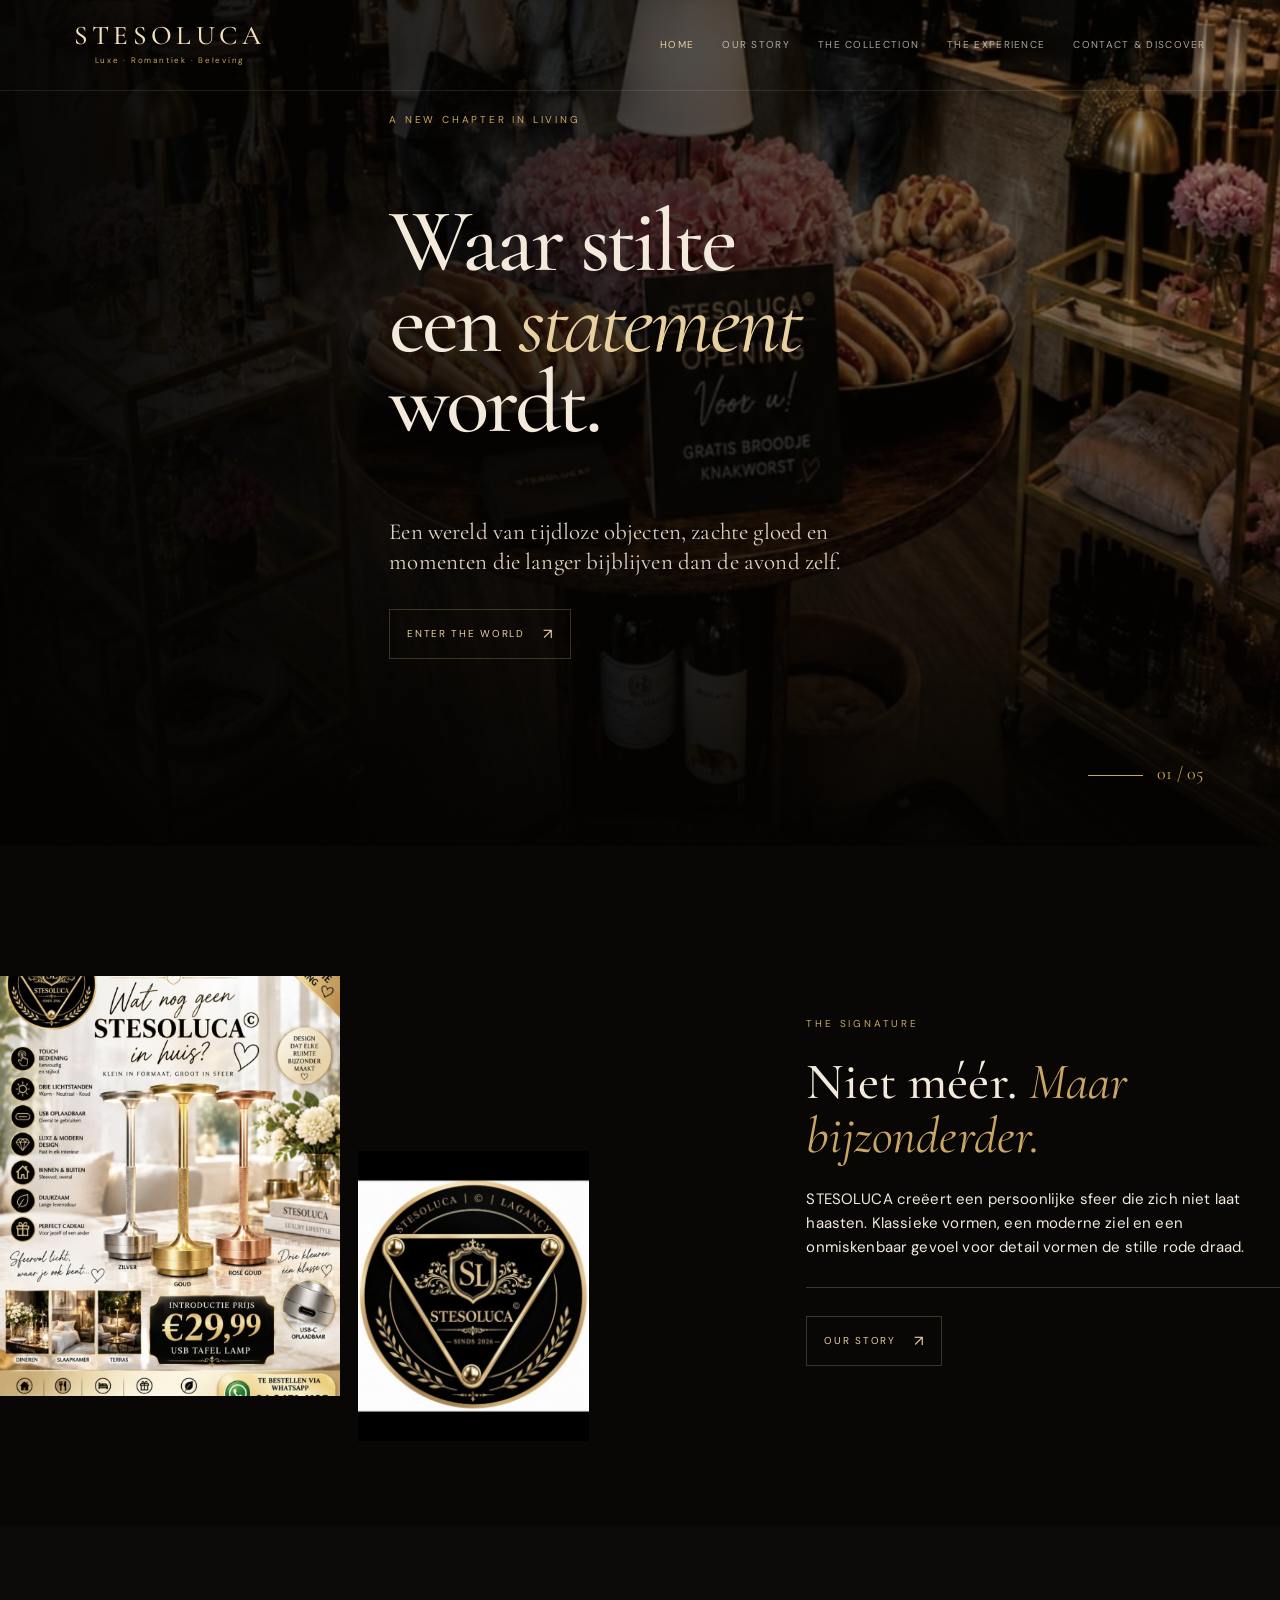
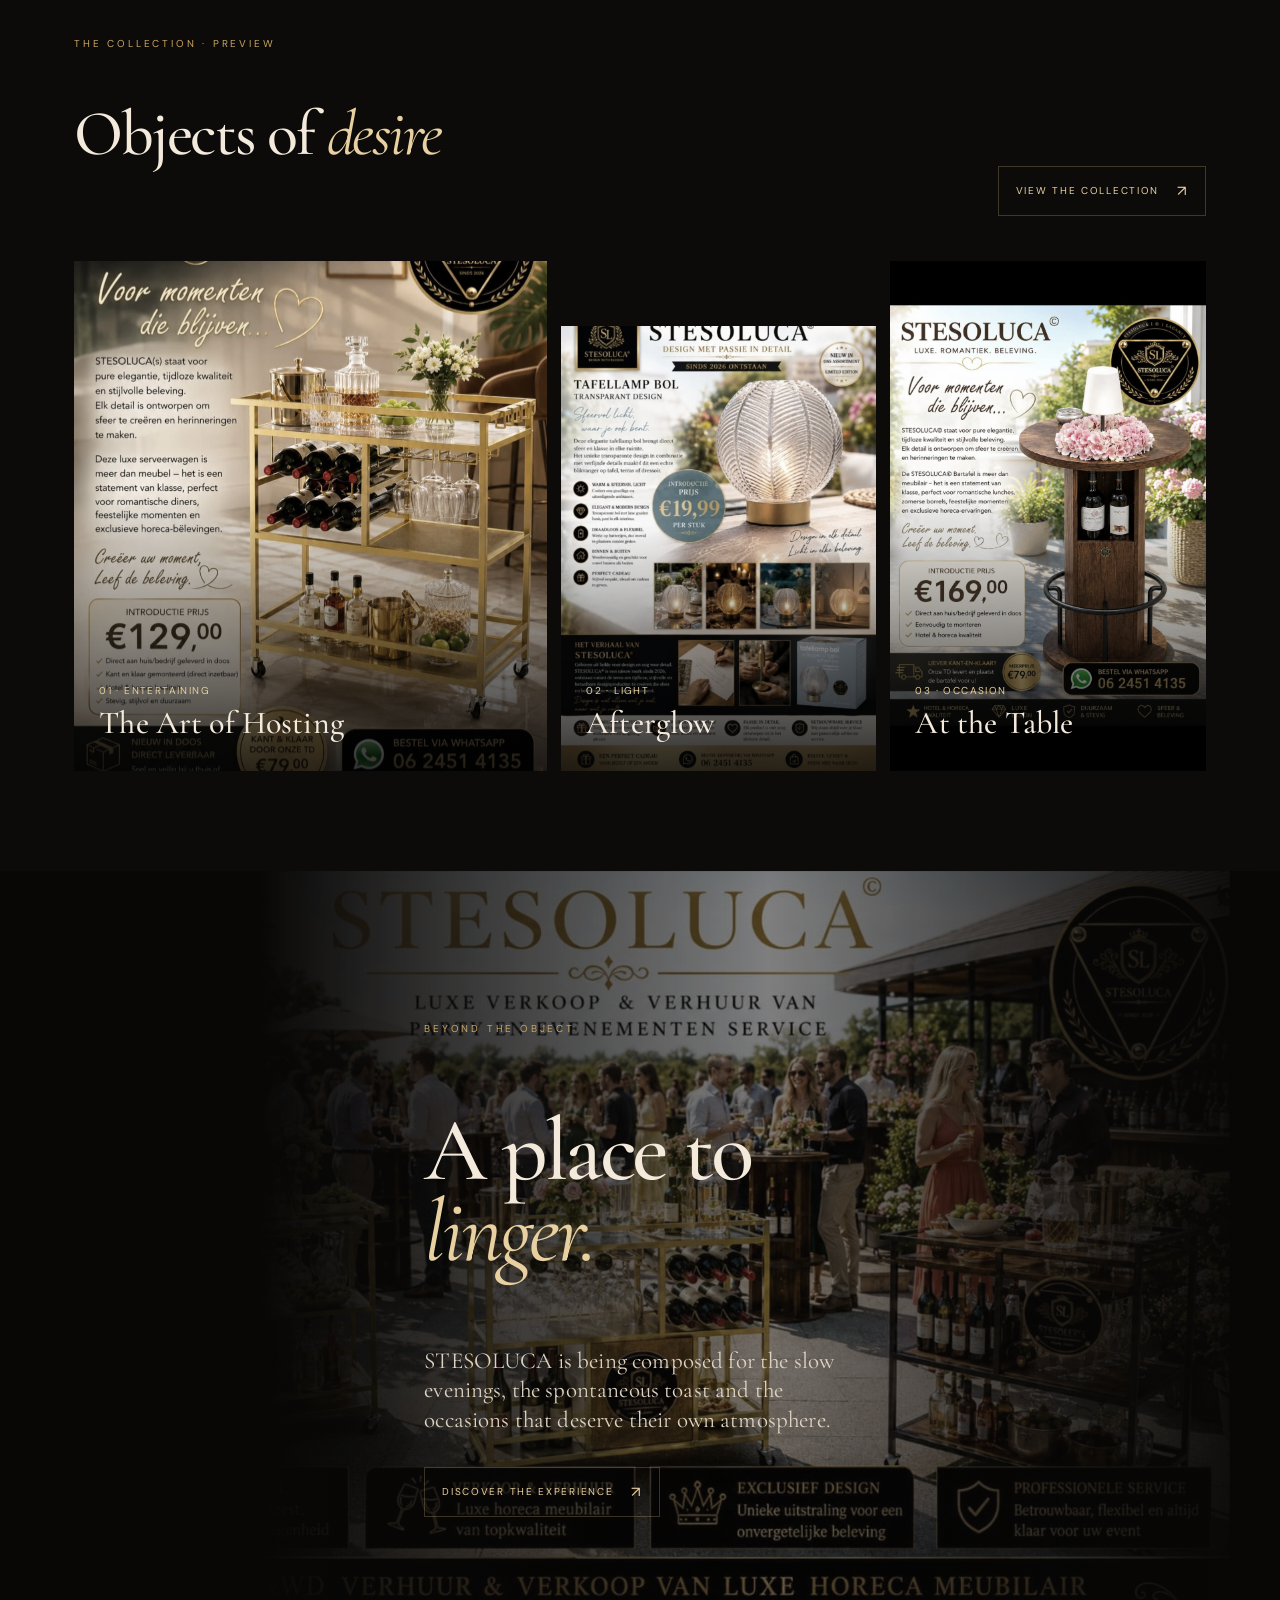
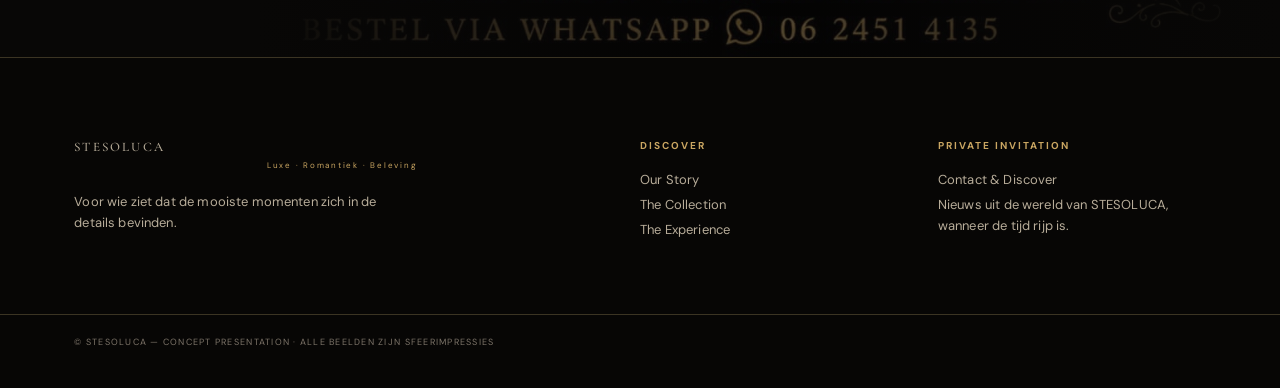
==== index.html @ f75dd3bd "Publish STESOLUCA concept website" ====
<!doctype html><html lang="nl"><head><meta charset="utf-8"><meta name="viewport" content="width=device-width,initial-scale=1"><title>STESOLUCA — Concept</title><link rel="stylesheet" href="styles.css"></head><body><header><div class="shell nav"><a class="wordmark" href="index.html">STESOLUCA<small>Luxe · Romantiek · Beleving</small></a><nav><a class="active" href="index.html">Home</a><a href="our-story.html">Our Story</a><a href="collection.html">The Collection</a><a href="experience.html">The Experience</a><a href="contact.html">Contact & Discover</a></nav><span class="menu">Menu · 01</span></div></header><main><section class="home-hero"><div class="hero-image"></div><div class="shell content"><p class="eyebrow">A new chapter in living</p><h1 class="display">Waar stilte<br>een <em>statement</em> wordt.</h1><p class="lead">Een wereld van tijdloze objecten, zachte gloed en momenten die langer bijblijven dan de avond zelf.</p><a class="button" href="our-story.html">Enter the world</a></div><span class="hero-number">01 / 05</span></section><section class="shell intro"><div class="intro-images"><img src="assets/1000073089.jpg" alt="Gouden lichtobject als sfeerimpressie"><img src="assets/1000073079.jpg" alt="STESOLUCA embleem"></div><div class="intro-copy"><p class="eyebrow">The signature</p><p class="quote">Niet méér. <em>Maar bijzonderder.</em></p><p>STESOLUCA creëert een persoonlijke sfeer die zich niet laat haasten. Klassieke vormen, een moderne ziel en een onmiskenbaar gevoel voor detail vormen de stille rode draad.</p><div class="rule"></div><a class="button" href="our-story.html">Our story</a></div></section><section class="collections"><div class="shell"><div class="section-head"><div><p class="eyebrow">The collection · preview</p><h2 class="display">Objects of <em>desire</em></h2></div><a class="button" href="collection.html">View the collection</a></div><div class="gallery"><article><img src="assets/1000073114.jpg" alt="Barwagen als sfeerimpressie"><div class="card-info"><p>01 · Entertaining</p><h3>The Art of Hosting</h3></div></article><article><img src="assets/1000073100.jpg" alt="Lichtobject als sfeerimpressie"><div class="card-info"><p>02 · Light</p><h3>Afterglow</h3></div></article><article><img src="assets/1000073120.jpg" alt="Bartafel als sfeerimpressie"><div class="card-info"><p>03 · Occasion</p><h3>At the Table</h3></div></article></div></div></section><section class="experience"><div class="shell content"><p class="eyebrow">Beyond the object</p><h2 class="display">A place to<br><em>linger.</em></h2><p class="lead">STESOLUCA is being composed for the slow evenings, the spontaneous toast and the occasions that deserve their own atmosphere.</p><a class="button" href="experience.html">Discover the experience</a></div></section></main><footer class="footer"><div class="shell footer-grid"><div><a class="wordmark" href="index.html">STESOLUCA<small>Luxe · Romantiek · Beleving</small></a><p style="margin-top:22px;max-width:310px">Voor wie ziet dat de mooiste momenten zich in de details bevinden.</p></div><div><h4>Discover</h4><a href="our-story.html">Our Story</a><a href="collection.html">The Collection</a><a href="experience.html">The Experience</a></div><div><h4>Private invitation</h4><a href="contact.html">Contact & Discover</a><p>Nieuws uit de wereld van STESOLUCA, wanneer de tijd rijp is.</p></div></div><div class="shell copyright">© STESOLUCA — Concept presentation · Alle beelden zijn sfeerimpressies</div></footer></body></html>
---- styles.css ----
@import url('https://fonts.googleapis.com/css2?family=Cormorant+Garamond:ital,wght@0,400;0,500;0,600;1,500&family=DM+Sans:wght@400;500&display=swap');

:root{--ink:#080706;--ink-2:#11100e;--gold:#caa662;--gold-pale:#e8d0a0;--line:rgba(227,195,132,.24);--cream:#f3eadc;--muted:#b4aa9a}*{box-sizing:border-box}html{scroll-behavior:smooth}body{margin:0;background:var(--ink);color:var(--cream);font:15px/1.6 'DM Sans',sans-serif;letter-spacing:.01em}a{color:inherit;text-decoration:none}.shell{max-width:1440px;margin:auto;padding:0 5.8vw}.eyebrow{color:var(--gold);font-size:10px;letter-spacing:.28em;text-transform:uppercase}.display{font:500 clamp(46px,7vw,106px)/.9 'Cormorant Garamond',serif;letter-spacing:-.035em}.display em{color:var(--gold-pale);font-weight:400}.lead{font:400 23px/1.28 'Cormorant Garamond',serif;color:#ded3c2;max-width:490px}.rule{height:1px;background:var(--line);margin:28px 0}.button{display:inline-flex;align-items:center;gap:18px;color:var(--gold-pale);border:1px solid var(--line);padding:12px 17px;font-size:10px;text-transform:uppercase;letter-spacing:.17em;transition:.25s}.button:hover{background:var(--gold);color:#100d08}.button:after{content:'↗';font-size:15px}.notice{position:relative;z-index:3;padding:9px 0;text-align:center;background:#17130d;color:#e4cc98;font-size:9px;letter-spacing:.14em;text-transform:uppercase}
header{position:absolute;inset:0 0 auto;z-index:8;padding:25px 0;border-bottom:1px solid rgba(255,255,255,.1)}.nav{display:flex;align-items:center;justify-content:space-between;gap:20px}.wordmark{font:500 27px/.8 'Cormorant Garamond',serif;letter-spacing:.17em;color:#f2dfbb}.wordmark small{display:block;margin-top:8px;text-align:center;font:8px 'DM Sans',sans-serif;letter-spacing:.22em;color:var(--gold)}nav{display:flex;gap:28px;font-size:10px;letter-spacing:.13em;text-transform:uppercase;color:#eee5d8}nav a{opacity:.7}nav a:hover,nav a.active{opacity:1;color:var(--gold-pale)}.menu{display:none}
.home-hero{min-height:94vh;position:relative;display:grid;align-items:end;overflow:hidden;background:#0d0b09}.home-hero:before{content:'';position:absolute;inset:0;background:linear-gradient(90deg,rgba(4,3,2,.97) 2%,rgba(4,3,2,.74) 40%,rgba(4,3,2,.2)),linear-gradient(0deg,rgba(4,3,2,.9),transparent 55%);z-index:1}.hero-image{position:absolute;inset:0;background:url('assets/1000073111.jpg') center 49%/cover;filter:saturate(.75) contrast(1.03);opacity:.8}.home-hero .content{position:relative;z-index:2;padding-bottom:85px;max-width:650px}.home-hero .lead{margin:26px 0 32px}.hero-number{position:absolute;right:6vw;bottom:62px;z-index:2;color:var(--gold);font:400 18px 'Cormorant Garamond',serif}.hero-number:before{content:'';display:inline-block;width:55px;height:1px;background:var(--gold);vertical-align:middle;margin:0 14px 0 0}
.intro{padding:130px 0;display:grid;grid-template-columns:1fr 1fr;gap:8vw;align-items:center}.intro-copy{padding-left:9vw}.intro-images{display:grid;grid-template-columns:1fr .68fr;gap:18px;align-items:end}.intro-images img{width:100%;height:420px;object-fit:cover;filter:saturate(.7)}.intro-images img+img{height:290px;margin-bottom:-45px}.quote{font:500 clamp(31px,4vw,56px)/1.05 'Cormorant Garamond',serif;margin:24px 0}.quote em{color:var(--gold);font-weight:400}.collections{padding:100px 0;background:#0c0b0a}.section-head{display:flex;justify-content:space-between;align-items:end;margin-bottom:45px}.section-head .display{font-size:clamp(42px,5vw,76px)}.gallery{display:grid;grid-template-columns:1.2fr .8fr .8fr;gap:14px}.gallery article{position:relative;min-height:510px;overflow:hidden;background:#18130d}.gallery article:nth-child(2){margin-top:65px;min-height:350px}.gallery article:nth-child(3){min-height:420px}.gallery img{width:100%;height:100%;object-fit:cover;position:absolute;inset:0;filter:saturate(.65);transition:transform .7s}.gallery article:hover img{transform:scale(1.04)}.gallery article:after{content:'';position:absolute;inset:0;background:linear-gradient(transparent 45%,rgba(0,0,0,.8))}.card-info{position:absolute;z-index:1;bottom:25px;left:25px}.card-info h3{font:500 32px 'Cormorant Garamond',serif;margin:4px 0}.card-info p{font-size:10px;letter-spacing:.14em;text-transform:uppercase;color:#e5cf9e;margin:0}.experience{padding:140px 0;position:relative;overflow:hidden;min-height:620px;display:flex;align-items:center}.experience:before{content:'';position:absolute;inset:0;background:linear-gradient(90deg,#080706 20%,rgba(8,7,6,.45),#080706),url('assets/1000073088.jpg') center/cover;filter:saturate(.68);opacity:.9}.experience .content{position:relative;max-width:580px}.experience .lead{margin:24px 0 32px}.footer{padding:80px 0 38px;border-top:1px solid var(--line);background:#070605}.footer-grid{display:grid;grid-template-columns:2fr 1fr 1fr;gap:30px}.footer h4{font-size:10px;color:var(--gold);letter-spacing:.2em;text-transform:uppercase;margin:0 0 16px}.footer p,.footer a{display:block;margin:4px 0;color:#b8ad9a;font-size:13px}.copyright{margin-top:70px;padding-top:20px;border-top:1px solid var(--line);font-size:9px;letter-spacing:.14em;text-transform:uppercase;color:#7d7469}
.page-hero{min-height:64vh;position:relative;display:flex;align-items:end;overflow:hidden}.page-hero:after{content:'';position:absolute;inset:0;background:linear-gradient(90deg,rgba(5,4,3,.94),rgba(5,4,3,.28)),linear-gradient(0deg,rgba(5,4,3,.9),transparent);z-index:1}.page-hero .image{position:absolute;inset:0;background:center/cover;filter:saturate(.65)}.page-hero .content{position:relative;z-index:2;padding:0 0 75px;max-width:720px}.page-hero .lead{margin:21px 0 0}.story-hero .image{background-image:url('assets/1000073117.jpg');background-position:center}.collection-hero .image{background-image:url('assets/1000073100.jpg');background-position:center 36%}.experience-hero .image{background-image:url('assets/1000073111.jpg');background-position:center 45%}.contact-hero .image{background-image:url('assets/1000073120.jpg');background-position:center 34%}
.split{padding:125px 0;display:grid;grid-template-columns:1fr 1fr;gap:9vw;align-items:center}.split.reverse .visual{order:2}.split .visual{height:540px;position:relative}.split .visual img{width:86%;height:100%;object-fit:cover;filter:saturate(.65)}.split .visual:after{content:'';position:absolute;right:0;bottom:-30px;width:43%;height:52%;border:1px solid var(--gold);z-index:-1}.body-title{font:500 clamp(39px,5vw,70px)/.95 'Cormorant Garamond',serif;margin:16px 0 25px}.body-title em{color:var(--gold);font-weight:400}.collection-grid{padding:0 0 120px;display:grid;grid-template-columns:repeat(3,1fr);gap:16px}.collection-grid .piece{border:1px solid var(--line);padding:15px 15px 23px}.piece img{width:100%;aspect-ratio:3/3.7;object-fit:cover;filter:saturate(.65)}.piece h3{font:500 28px 'Cormorant Garamond',serif;margin:16px 0 2px}.piece span{font-size:9px;letter-spacing:.15em;color:var(--gold);text-transform:uppercase}.manifesto{margin:0 auto 130px;padding:85px 9vw;background:linear-gradient(112deg,#17120d,#0b0907);text-align:center;max-width:1120px}.manifesto .lead{margin:23px auto 0}.timeline{padding:115px 0;display:grid;grid-template-columns:repeat(3,1fr);gap:2vw}.timeline div{padding-top:25px;border-top:1px solid var(--line)}.timeline strong{color:var(--gold);font:500 43px 'Cormorant Garamond',serif}.timeline h3{font:500 28px 'Cormorant Garamond',serif;margin:10px 0}.contact-area{padding:120px 0;display:grid;grid-template-columns:1fr .75fr;gap:8vw}.form{padding:35px;background:#15120f;border:1px solid var(--line)}label{display:block;font-size:9px;color:var(--gold);letter-spacing:.16em;text-transform:uppercase;margin:0 0 8px}.field{width:100%;border:0;border-bottom:1px solid var(--line);background:transparent;color:var(--cream);padding:11px 0 14px;margin-bottom:26px;font:14px 'DM Sans',sans-serif}.form textarea{height:90px;resize:vertical}.form button{cursor:pointer;background:transparent}.contact-note{border-left:1px solid var(--line);padding-left:32px}.contact-note h3{font:500 35px/1 'Cormorant Garamond',serif;margin:14px 0}.contact-note p{color:#bbb0a0}.detail{padding:40px 0 0;color:var(--gold-pale);font:500 21px 'Cormorant Garamond',serif}
@media(max-width:760px){.shell{padding:0 24px}header{padding:19px 0}.wordmark{font-size:21px}nav{display:none}.menu{display:block;color:var(--gold);font-size:10px;letter-spacing:.15em;text-transform:uppercase}.home-hero{min-height:820px}.home-hero .content{padding-bottom:65px}.display{font-size:58px}.lead{font-size:21px}.hero-number{display:none}.intro,.split,.contact-area{grid-template-columns:1fr;gap:45px;padding:80px 0}.intro-copy{padding-left:0}.intro-images{padding-right:20px}.intro-images img{height:330px}.gallery,.collection-grid{grid-template-columns:1fr;gap:16px}.gallery article,.gallery article:nth-child(2),.gallery article:nth-child(3){min-height:390px;margin-top:0}.section-head{display:block}.section-head .button{margin-top:20px}.experience{min-height:560px;padding:75px 0}.footer{padding-top:60px}.footer-grid{grid-template-columns:1fr 1fr}.footer-grid>:first-child{grid-column:span 2}.page-hero{min-height:590px}.page-hero .content{padding-bottom:55px}.split.reverse .visual{order:0}.split .visual{height:400px}.collection-grid{padding-bottom:70px}.timeline{grid-template-columns:1fr;padding:70px 0;gap:28px}.manifesto{margin-bottom:70px;padding:65px 28px}.contact-note{border:0;padding:0}.notice{font-size:8px;padding:8px 12px}}
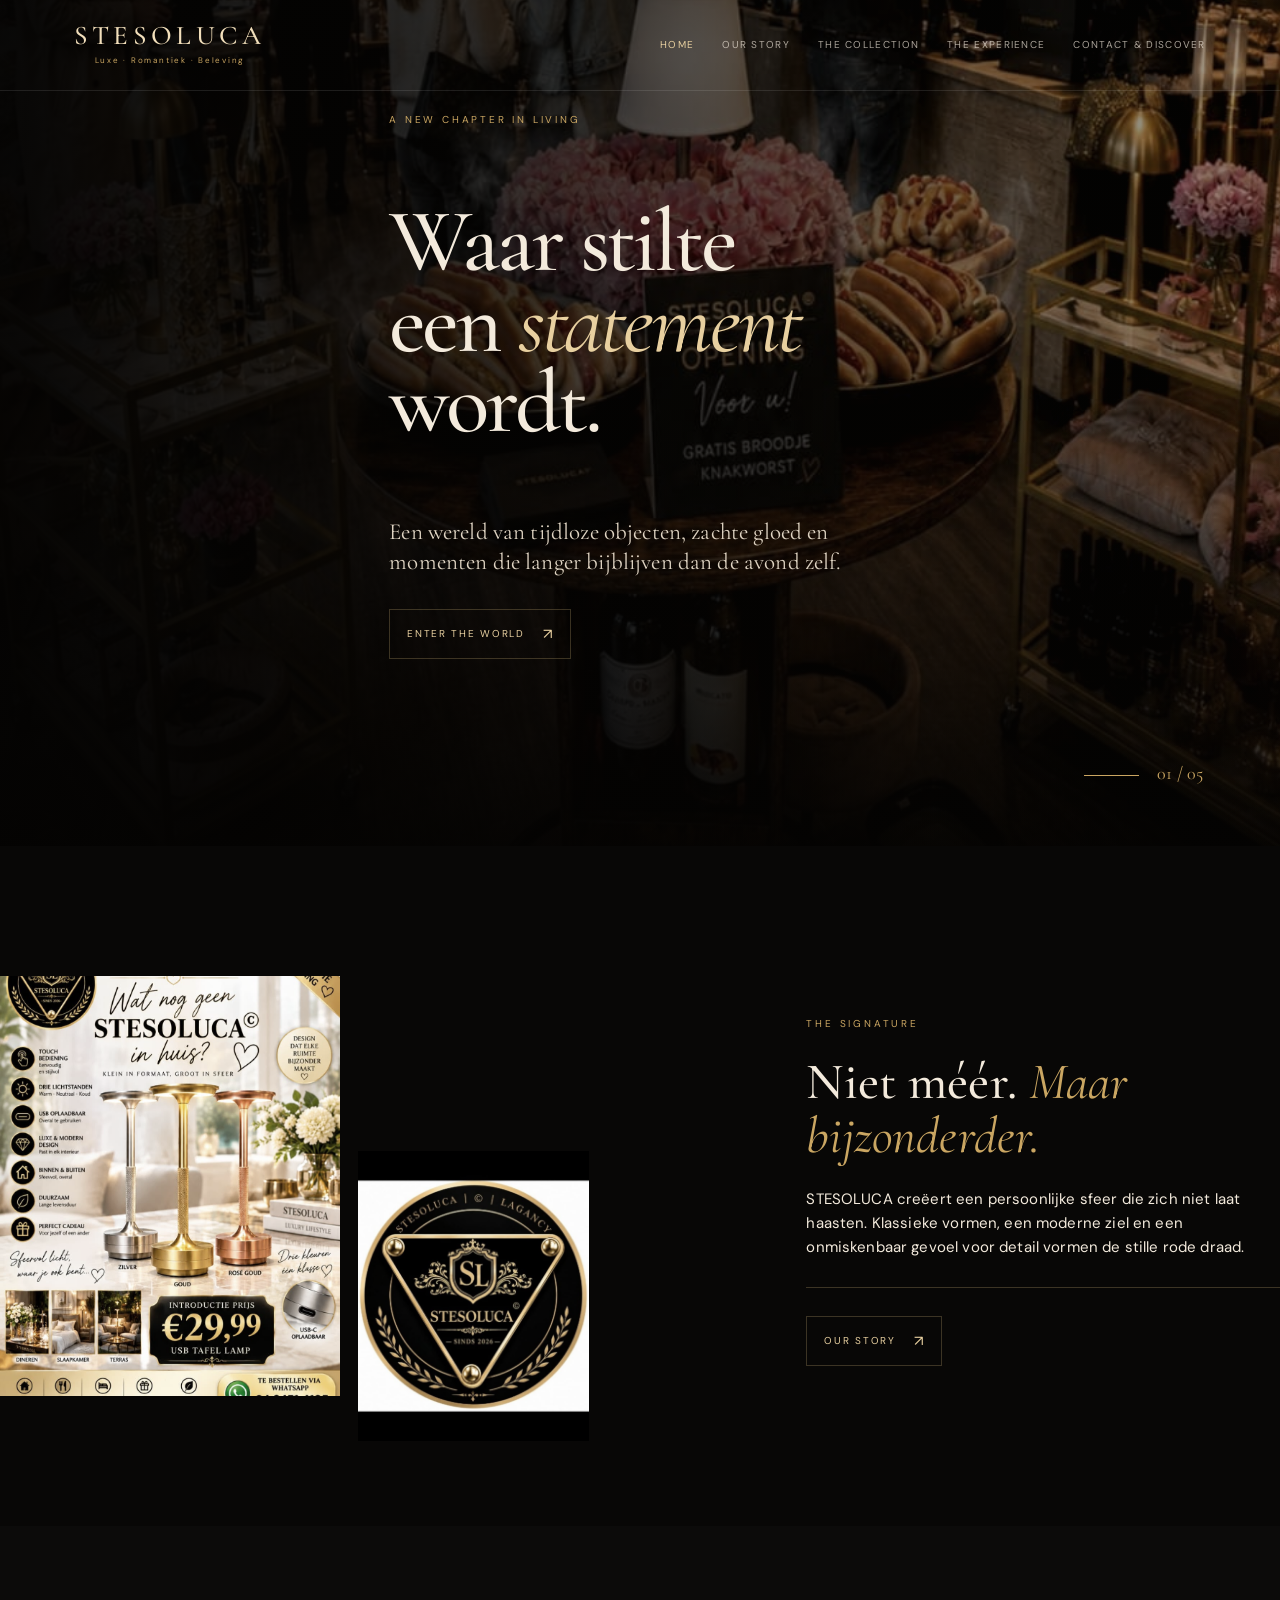
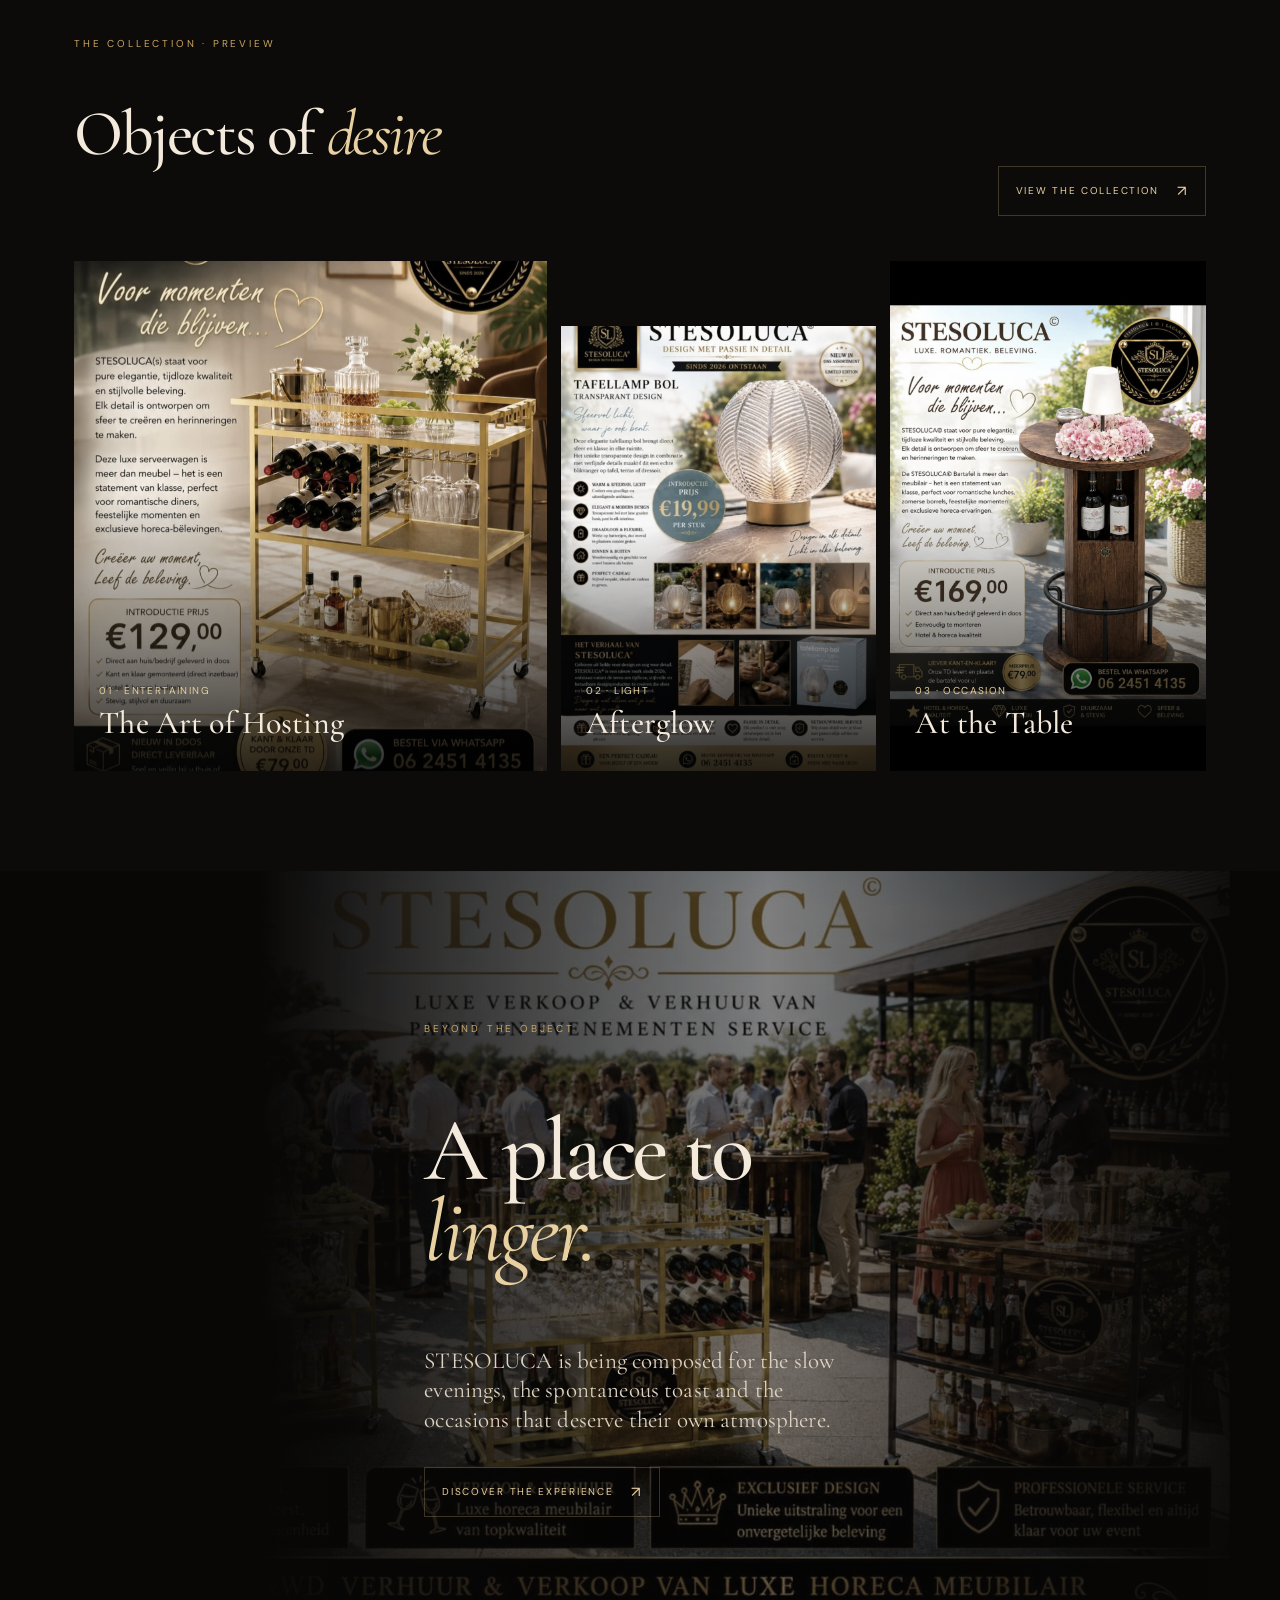
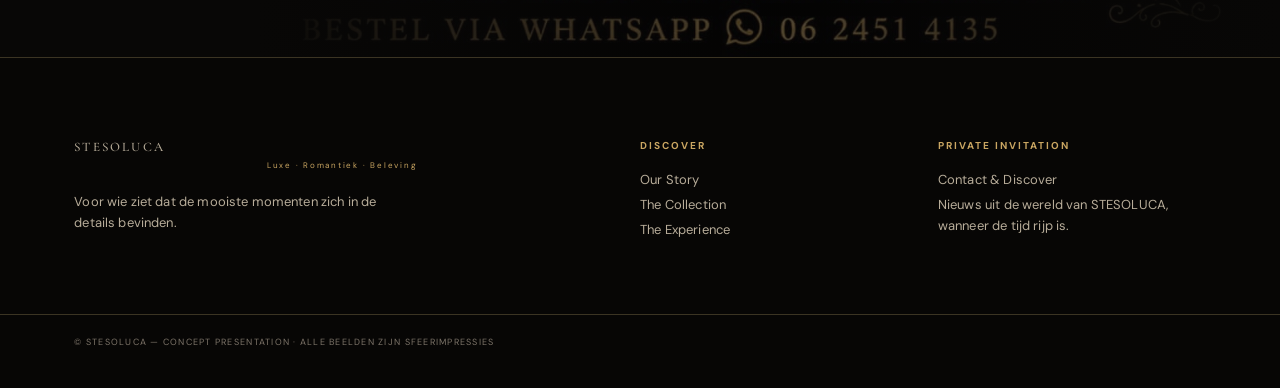
==== commit 283b4980: "Format website source files for editing" ====
--- a/index.html
+++ b/index.html
@@ -1 +1,215 @@
-<!doctype html><html lang="nl"><head><meta charset="utf-8"><meta name="viewport" content="width=device-width,initial-scale=1"><title>STESOLUCA — Concept</title><link rel="stylesheet" href="styles.css"></head><body><header><div class="shell nav"><a class="wordmark" href="index.html">STESOLUCA<small>Luxe · Romantiek · Beleving</small></a><nav><a class="active" href="index.html">Home</a><a href="our-story.html">Our Story</a><a href="collection.html">The Collection</a><a href="experience.html">The Experience</a><a href="contact.html">Contact & Discover</a></nav><span class="menu">Menu · 01</span></div></header><main><section class="home-hero"><div class="hero-image"></div><div class="shell content"><p class="eyebrow">A new chapter in living</p><h1 class="display">Waar stilte<br>een <em>statement</em> wordt.</h1><p class="lead">Een wereld van tijdloze objecten, zachte gloed en momenten die langer bijblijven dan de avond zelf.</p><a class="button" href="our-story.html">Enter the world</a></div><span class="hero-number">01 / 05</span></section><section class="shell intro"><div class="intro-images"><img src="assets/1000073089.jpg" alt="Gouden lichtobject als sfeerimpressie"><img src="assets/1000073079.jpg" alt="STESOLUCA embleem"></div><div class="intro-copy"><p class="eyebrow">The signature</p><p class="quote">Niet méér. <em>Maar bijzonderder.</em></p><p>STESOLUCA creëert een persoonlijke sfeer die zich niet laat haasten. Klassieke vormen, een moderne ziel en een onmiskenbaar gevoel voor detail vormen de stille rode draad.</p><div class="rule"></div><a class="button" href="our-story.html">Our story</a></div></section><section class="collections"><div class="shell"><div class="section-head"><div><p class="eyebrow">The collection · preview</p><h2 class="display">Objects of <em>desire</em></h2></div><a class="button" href="collection.html">View the collection</a></div><div class="gallery"><article><img src="assets/1000073114.jpg" alt="Barwagen als sfeerimpressie"><div class="card-info"><p>01 · Entertaining</p><h3>The Art of Hosting</h3></div></article><article><img src="assets/1000073100.jpg" alt="Lichtobject als sfeerimpressie"><div class="card-info"><p>02 · Light</p><h3>Afterglow</h3></div></article><article><img src="assets/1000073120.jpg" alt="Bartafel als sfeerimpressie"><div class="card-info"><p>03 · Occasion</p><h3>At the Table</h3></div></article></div></div></section><section class="experience"><div class="shell content"><p class="eyebrow">Beyond the object</p><h2 class="display">A place to<br><em>linger.</em></h2><p class="lead">STESOLUCA is being composed for the slow evenings, the spontaneous toast and the occasions that deserve their own atmosphere.</p><a class="button" href="experience.html">Discover the experience</a></div></section></main><footer class="footer"><div class="shell footer-grid"><div><a class="wordmark" href="index.html">STESOLUCA<small>Luxe · Romantiek · Beleving</small></a><p style="margin-top:22px;max-width:310px">Voor wie ziet dat de mooiste momenten zich in de details bevinden.</p></div><div><h4>Discover</h4><a href="our-story.html">Our Story</a><a href="collection.html">The Collection</a><a href="experience.html">The Experience</a></div><div><h4>Private invitation</h4><a href="contact.html">Contact & Discover</a><p>Nieuws uit de wereld van STESOLUCA, wanneer de tijd rijp is.</p></div></div><div class="shell copyright">© STESOLUCA — Concept presentation · Alle beelden zijn sfeerimpressies</div></footer></body></html>
+<!doctype html>
+<html lang="nl">
+  <head>
+    <meta charset="utf-8">
+    <meta name="viewport" content="width=device-width,initial-scale=1">
+    <title>
+      STESOLUCA — Concept
+    </title>
+    <link rel="stylesheet" href="styles.css">
+  </head>
+  <body>
+    <header>
+      <div class="shell nav">
+        <a class="wordmark" href="index.html">
+          STESOLUCA
+          <small>
+            Luxe · Romantiek · Beleving
+          </small>
+        </a>
+        <nav>
+          <a class="active" href="index.html">
+            Home
+          </a>
+          <a href="our-story.html">
+            Our Story
+          </a>
+          <a href="collection.html">
+            The Collection
+          </a>
+          <a href="experience.html">
+            The Experience
+          </a>
+          <a href="contact.html">
+            Contact & Discover
+          </a>
+        </nav>
+        <span class="menu">
+          Menu · 01
+        </span>
+      </div>
+    </header>
+    <main>
+      <section class="home-hero">
+        <div class="hero-image">
+        </div>
+        <div class="shell content">
+          <p class="eyebrow">
+            A new chapter in living
+          </p>
+          <h1 class="display">
+            Waar stilte
+            <br>
+            een
+            <em>
+              statement
+            </em>
+            wordt.
+          </h1>
+          <p class="lead">
+            Een wereld van tijdloze objecten, zachte gloed en momenten die langer bijblijven dan de avond zelf.
+          </p>
+          <a class="button" href="our-story.html">
+            Enter the world
+          </a>
+        </div>
+        <span class="hero-number">
+          01 / 05
+        </span>
+      </section>
+      <section class="shell intro">
+        <div class="intro-images">
+          <img src="assets/1000073089.jpg" alt="Gouden lichtobject als sfeerimpressie">
+          <img src="assets/1000073079.jpg" alt="STESOLUCA embleem">
+        </div>
+        <div class="intro-copy">
+          <p class="eyebrow">
+            The signature
+          </p>
+          <p class="quote">
+            Niet méér.
+            <em>
+              Maar bijzonderder.
+            </em>
+          </p>
+          <p>
+            STESOLUCA creëert een persoonlijke sfeer die zich niet laat haasten. Klassieke vormen, een moderne ziel en een onmiskenbaar gevoel voor detail vormen de stille rode draad.
+          </p>
+          <div class="rule">
+          </div>
+          <a class="button" href="our-story.html">
+            Our story
+          </a>
+        </div>
+      </section>
+      <section class="collections">
+        <div class="shell">
+          <div class="section-head">
+            <div>
+              <p class="eyebrow">
+                The collection · preview
+              </p>
+              <h2 class="display">
+                Objects of
+                <em>
+                  desire
+                </em>
+              </h2>
+            </div>
+            <a class="button" href="collection.html">
+              View the collection
+            </a>
+          </div>
+          <div class="gallery">
+            <article>
+              <img src="assets/1000073114.jpg" alt="Barwagen als sfeerimpressie">
+              <div class="card-info">
+                <p>
+                  01 · Entertaining
+                </p>
+                <h3>
+                  The Art of Hosting
+                </h3>
+              </div>
+            </article>
+            <article>
+              <img src="assets/1000073100.jpg" alt="Lichtobject als sfeerimpressie">
+              <div class="card-info">
+                <p>
+                  02 · Light
+                </p>
+                <h3>
+                  Afterglow
+                </h3>
+              </div>
+            </article>
+            <article>
+              <img src="assets/1000073120.jpg" alt="Bartafel als sfeerimpressie">
+              <div class="card-info">
+                <p>
+                  03 · Occasion
+                </p>
+                <h3>
+                  At the Table
+                </h3>
+              </div>
+            </article>
+          </div>
+        </div>
+      </section>
+      <section class="experience">
+        <div class="shell content">
+          <p class="eyebrow">
+            Beyond the object
+          </p>
+          <h2 class="display">
+            A place to
+            <br>
+            <em>
+              linger.
+            </em>
+          </h2>
+          <p class="lead">
+            STESOLUCA is being composed for the slow evenings, the spontaneous toast and the occasions that deserve their own atmosphere.
+          </p>
+          <a class="button" href="experience.html">
+            Discover the experience
+          </a>
+        </div>
+      </section>
+    </main>
+    <footer class="footer">
+      <div class="shell footer-grid">
+        <div>
+          <a class="wordmark" href="index.html">
+            STESOLUCA
+            <small>
+              Luxe · Romantiek · Beleving
+            </small>
+          </a>
+          <p style="margin-top:22px;max-width:310px">
+            Voor wie ziet dat de mooiste momenten zich in de details bevinden.
+          </p>
+        </div>
+        <div>
+          <h4>
+            Discover
+          </h4>
+          <a href="our-story.html">
+            Our Story
+          </a>
+          <a href="collection.html">
+            The Collection
+          </a>
+          <a href="experience.html">
+            The Experience
+          </a>
+        </div>
+        <div>
+          <h4>
+            Private invitation
+          </h4>
+          <a href="contact.html">
+            Contact & Discover
+          </a>
+          <p>
+            Nieuws uit de wereld van STESOLUCA, wanneer de tijd rijp is.
+          </p>
+        </div>
+      </div>
+      <div class="shell copyright">
+        © STESOLUCA — Concept presentation · Alle beelden zijn sfeerimpressies
+      </div>
+    </footer>
+  </body>
+</html>
--- a/styles.css
+++ b/styles.css
@@ -1,9 +1,640 @@
 @import url('https://fonts.googleapis.com/css2?family=Cormorant+Garamond:ital,wght@0,400;0,500;0,600;1,500&family=DM+Sans:wght@400;500&display=swap');
 
-:root{--ink:#080706;--ink-2:#11100e;--gold:#caa662;--gold-pale:#e8d0a0;--line:rgba(227,195,132,.24);--cream:#f3eadc;--muted:#b4aa9a}*{box-sizing:border-box}html{scroll-behavior:smooth}body{margin:0;background:var(--ink);color:var(--cream);font:15px/1.6 'DM Sans',sans-serif;letter-spacing:.01em}a{color:inherit;text-decoration:none}.shell{max-width:1440px;margin:auto;padding:0 5.8vw}.eyebrow{color:var(--gold);font-size:10px;letter-spacing:.28em;text-transform:uppercase}.display{font:500 clamp(46px,7vw,106px)/.9 'Cormorant Garamond',serif;letter-spacing:-.035em}.display em{color:var(--gold-pale);font-weight:400}.lead{font:400 23px/1.28 'Cormorant Garamond',serif;color:#ded3c2;max-width:490px}.rule{height:1px;background:var(--line);margin:28px 0}.button{display:inline-flex;align-items:center;gap:18px;color:var(--gold-pale);border:1px solid var(--line);padding:12px 17px;font-size:10px;text-transform:uppercase;letter-spacing:.17em;transition:.25s}.button:hover{background:var(--gold);color:#100d08}.button:after{content:'↗';font-size:15px}.notice{position:relative;z-index:3;padding:9px 0;text-align:center;background:#17130d;color:#e4cc98;font-size:9px;letter-spacing:.14em;text-transform:uppercase}
-header{position:absolute;inset:0 0 auto;z-index:8;padding:25px 0;border-bottom:1px solid rgba(255,255,255,.1)}.nav{display:flex;align-items:center;justify-content:space-between;gap:20px}.wordmark{font:500 27px/.8 'Cormorant Garamond',serif;letter-spacing:.17em;color:#f2dfbb}.wordmark small{display:block;margin-top:8px;text-align:center;font:8px 'DM Sans',sans-serif;letter-spacing:.22em;color:var(--gold)}nav{display:flex;gap:28px;font-size:10px;letter-spacing:.13em;text-transform:uppercase;color:#eee5d8}nav a{opacity:.7}nav a:hover,nav a.active{opacity:1;color:var(--gold-pale)}.menu{display:none}
-.home-hero{min-height:94vh;position:relative;display:grid;align-items:end;overflow:hidden;background:#0d0b09}.home-hero:before{content:'';position:absolute;inset:0;background:linear-gradient(90deg,rgba(4,3,2,.97) 2%,rgba(4,3,2,.74) 40%,rgba(4,3,2,.2)),linear-gradient(0deg,rgba(4,3,2,.9),transparent 55%);z-index:1}.hero-image{position:absolute;inset:0;background:url('assets/1000073111.jpg') center 49%/cover;filter:saturate(.75) contrast(1.03);opacity:.8}.home-hero .content{position:relative;z-index:2;padding-bottom:85px;max-width:650px}.home-hero .lead{margin:26px 0 32px}.hero-number{position:absolute;right:6vw;bottom:62px;z-index:2;color:var(--gold);font:400 18px 'Cormorant Garamond',serif}.hero-number:before{content:'';display:inline-block;width:55px;height:1px;background:var(--gold);vertical-align:middle;margin:0 14px 0 0}
-.intro{padding:130px 0;display:grid;grid-template-columns:1fr 1fr;gap:8vw;align-items:center}.intro-copy{padding-left:9vw}.intro-images{display:grid;grid-template-columns:1fr .68fr;gap:18px;align-items:end}.intro-images img{width:100%;height:420px;object-fit:cover;filter:saturate(.7)}.intro-images img+img{height:290px;margin-bottom:-45px}.quote{font:500 clamp(31px,4vw,56px)/1.05 'Cormorant Garamond',serif;margin:24px 0}.quote em{color:var(--gold);font-weight:400}.collections{padding:100px 0;background:#0c0b0a}.section-head{display:flex;justify-content:space-between;align-items:end;margin-bottom:45px}.section-head .display{font-size:clamp(42px,5vw,76px)}.gallery{display:grid;grid-template-columns:1.2fr .8fr .8fr;gap:14px}.gallery article{position:relative;min-height:510px;overflow:hidden;background:#18130d}.gallery article:nth-child(2){margin-top:65px;min-height:350px}.gallery article:nth-child(3){min-height:420px}.gallery img{width:100%;height:100%;object-fit:cover;position:absolute;inset:0;filter:saturate(.65);transition:transform .7s}.gallery article:hover img{transform:scale(1.04)}.gallery article:after{content:'';position:absolute;inset:0;background:linear-gradient(transparent 45%,rgba(0,0,0,.8))}.card-info{position:absolute;z-index:1;bottom:25px;left:25px}.card-info h3{font:500 32px 'Cormorant Garamond',serif;margin:4px 0}.card-info p{font-size:10px;letter-spacing:.14em;text-transform:uppercase;color:#e5cf9e;margin:0}.experience{padding:140px 0;position:relative;overflow:hidden;min-height:620px;display:flex;align-items:center}.experience:before{content:'';position:absolute;inset:0;background:linear-gradient(90deg,#080706 20%,rgba(8,7,6,.45),#080706),url('assets/1000073088.jpg') center/cover;filter:saturate(.68);opacity:.9}.experience .content{position:relative;max-width:580px}.experience .lead{margin:24px 0 32px}.footer{padding:80px 0 38px;border-top:1px solid var(--line);background:#070605}.footer-grid{display:grid;grid-template-columns:2fr 1fr 1fr;gap:30px}.footer h4{font-size:10px;color:var(--gold);letter-spacing:.2em;text-transform:uppercase;margin:0 0 16px}.footer p,.footer a{display:block;margin:4px 0;color:#b8ad9a;font-size:13px}.copyright{margin-top:70px;padding-top:20px;border-top:1px solid var(--line);font-size:9px;letter-spacing:.14em;text-transform:uppercase;color:#7d7469}
-.page-hero{min-height:64vh;position:relative;display:flex;align-items:end;overflow:hidden}.page-hero:after{content:'';position:absolute;inset:0;background:linear-gradient(90deg,rgba(5,4,3,.94),rgba(5,4,3,.28)),linear-gradient(0deg,rgba(5,4,3,.9),transparent);z-index:1}.page-hero .image{position:absolute;inset:0;background:center/cover;filter:saturate(.65)}.page-hero .content{position:relative;z-index:2;padding:0 0 75px;max-width:720px}.page-hero .lead{margin:21px 0 0}.story-hero .image{background-image:url('assets/1000073117.jpg');background-position:center}.collection-hero .image{background-image:url('assets/1000073100.jpg');background-position:center 36%}.experience-hero .image{background-image:url('assets/1000073111.jpg');background-position:center 45%}.contact-hero .image{background-image:url('assets/1000073120.jpg');background-position:center 34%}
-.split{padding:125px 0;display:grid;grid-template-columns:1fr 1fr;gap:9vw;align-items:center}.split.reverse .visual{order:2}.split .visual{height:540px;position:relative}.split .visual img{width:86%;height:100%;object-fit:cover;filter:saturate(.65)}.split .visual:after{content:'';position:absolute;right:0;bottom:-30px;width:43%;height:52%;border:1px solid var(--gold);z-index:-1}.body-title{font:500 clamp(39px,5vw,70px)/.95 'Cormorant Garamond',serif;margin:16px 0 25px}.body-title em{color:var(--gold);font-weight:400}.collection-grid{padding:0 0 120px;display:grid;grid-template-columns:repeat(3,1fr);gap:16px}.collection-grid .piece{border:1px solid var(--line);padding:15px 15px 23px}.piece img{width:100%;aspect-ratio:3/3.7;object-fit:cover;filter:saturate(.65)}.piece h3{font:500 28px 'Cormorant Garamond',serif;margin:16px 0 2px}.piece span{font-size:9px;letter-spacing:.15em;color:var(--gold);text-transform:uppercase}.manifesto{margin:0 auto 130px;padding:85px 9vw;background:linear-gradient(112deg,#17120d,#0b0907);text-align:center;max-width:1120px}.manifesto .lead{margin:23px auto 0}.timeline{padding:115px 0;display:grid;grid-template-columns:repeat(3,1fr);gap:2vw}.timeline div{padding-top:25px;border-top:1px solid var(--line)}.timeline strong{color:var(--gold);font:500 43px 'Cormorant Garamond',serif}.timeline h3{font:500 28px 'Cormorant Garamond',serif;margin:10px 0}.contact-area{padding:120px 0;display:grid;grid-template-columns:1fr .75fr;gap:8vw}.form{padding:35px;background:#15120f;border:1px solid var(--line)}label{display:block;font-size:9px;color:var(--gold);letter-spacing:.16em;text-transform:uppercase;margin:0 0 8px}.field{width:100%;border:0;border-bottom:1px solid var(--line);background:transparent;color:var(--cream);padding:11px 0 14px;margin-bottom:26px;font:14px 'DM Sans',sans-serif}.form textarea{height:90px;resize:vertical}.form button{cursor:pointer;background:transparent}.contact-note{border-left:1px solid var(--line);padding-left:32px}.contact-note h3{font:500 35px/1 'Cormorant Garamond',serif;margin:14px 0}.contact-note p{color:#bbb0a0}.detail{padding:40px 0 0;color:var(--gold-pale);font:500 21px 'Cormorant Garamond',serif}
-@media(max-width:760px){.shell{padding:0 24px}header{padding:19px 0}.wordmark{font-size:21px}nav{display:none}.menu{display:block;color:var(--gold);font-size:10px;letter-spacing:.15em;text-transform:uppercase}.home-hero{min-height:820px}.home-hero .content{padding-bottom:65px}.display{font-size:58px}.lead{font-size:21px}.hero-number{display:none}.intro,.split,.contact-area{grid-template-columns:1fr;gap:45px;padding:80px 0}.intro-copy{padding-left:0}.intro-images{padding-right:20px}.intro-images img{height:330px}.gallery,.collection-grid{grid-template-columns:1fr;gap:16px}.gallery article,.gallery article:nth-child(2),.gallery article:nth-child(3){min-height:390px;margin-top:0}.section-head{display:block}.section-head .button{margin-top:20px}.experience{min-height:560px;padding:75px 0}.footer{padding-top:60px}.footer-grid{grid-template-columns:1fr 1fr}.footer-grid>:first-child{grid-column:span 2}.page-hero{min-height:590px}.page-hero .content{padding-bottom:55px}.split.reverse .visual{order:0}.split .visual{height:400px}.collection-grid{padding-bottom:70px}.timeline{grid-template-columns:1fr;padding:70px 0;gap:28px}.manifesto{margin-bottom:70px;padding:65px 28px}.contact-note{border:0;padding:0}.notice{font-size:8px;padding:8px 12px}}
+:root {
+  --ink:#080706;
+  --ink-2:#11100e;
+  --gold:#caa662;
+  --gold-pale:#e8d0a0;
+  --line:rgba(227,195,132,.24);
+  --cream:#f3eadc;
+  --muted:#b4aa9a
+}
+* {
+  box-sizing:border-box
+}
+html {
+  scroll-behavior:smooth
+}
+body {
+  margin:0;
+  background:var(--ink);
+  color:var(--cream);
+  font:15px/1.6 'DM Sans',sans-serif;
+  letter-spacing:.01em
+}
+a {
+  color:inherit;
+  text-decoration:none
+}
+.shell {
+  max-width:1440px;
+  margin:auto;
+  padding:0 5.8vw
+}
+.eyebrow {
+  color:var(--gold);
+  font-size:10px;
+  letter-spacing:.28em;
+  text-transform:uppercase
+}
+.display {
+  font:500 clamp(46px,7vw,106px)/.9 'Cormorant Garamond',serif;
+  letter-spacing:-.035em
+}
+.display em {
+  color:var(--gold-pale);
+  font-weight:400
+}
+.lead {
+  font:400 23px/1.28 'Cormorant Garamond',serif;
+  color:#ded3c2;
+  max-width:490px
+}
+.rule {
+  height:1px;
+  background:var(--line);
+  margin:28px 0
+}
+.button {
+  display:inline-flex;
+  align-items:center;
+  gap:18px;
+  color:var(--gold-pale);
+  border:1px solid var(--line);
+  padding:12px 17px;
+  font-size:10px;
+  text-transform:uppercase;
+  letter-spacing:.17em;
+  transition:.25s
+}
+.button:hover {
+  background:var(--gold);
+  color:#100d08
+}
+.button:after {
+  content:'↗';
+  font-size:15px
+}
+.notice {
+  position:relative;
+  z-index:3;
+  padding:9px 0;
+  text-align:center;
+  background:#17130d;
+  color:#e4cc98;
+  font-size:9px;
+  letter-spacing:.14em;
+  text-transform:uppercase
+}
+
+header {
+  position:absolute;
+  inset:0 0 auto;
+  z-index:8;
+  padding:25px 0;
+  border-bottom:1px solid rgba(255,255,255,.1)
+}
+.nav {
+  display:flex;
+  align-items:center;
+  justify-content:space-between;
+  gap:20px
+}
+.wordmark {
+  font:500 27px/.8 'Cormorant Garamond',serif;
+  letter-spacing:.17em;
+  color:#f2dfbb
+}
+.wordmark small {
+  display:block;
+  margin-top:8px;
+  text-align:center;
+  font:8px 'DM Sans',sans-serif;
+  letter-spacing:.22em;
+  color:var(--gold)
+}
+nav {
+  display:flex;
+  gap:28px;
+  font-size:10px;
+  letter-spacing:.13em;
+  text-transform:uppercase;
+  color:#eee5d8
+}
+nav a {
+  opacity:.7
+}
+nav a:hover,nav a.active {
+  opacity:1;
+  color:var(--gold-pale)
+}
+.menu {
+  display:none
+}
+
+.home-hero {
+  min-height:94vh;
+  position:relative;
+  display:grid;
+  align-items:end;
+  overflow:hidden;
+  background:#0d0b09
+}
+.home-hero:before {
+  content:'';
+  position:absolute;
+  inset:0;
+  background:linear-gradient(90deg,rgba(4,3,2,.97) 2%,rgba(4,3,2,.74) 40%,rgba(4,3,2,.2)),linear-gradient(0deg,rgba(4,3,2,.9),transparent 55%);
+  z-index:1
+}
+.hero-image {
+  position:absolute;
+  inset:0;
+  background:url('assets/1000073111.jpg') center 49%/cover;
+  filter:saturate(.75) contrast(1.03);
+  opacity:.8
+}
+.home-hero .content {
+  position:relative;
+  z-index:2;
+  padding-bottom:85px;
+  max-width:650px
+}
+.home-hero .lead {
+  margin:26px 0 32px
+}
+.hero-number {
+  position:absolute;
+  right:6vw;
+  bottom:62px;
+  z-index:2;
+  color:var(--gold);
+  font:400 18px 'Cormorant Garamond',serif
+}
+.hero-number:before {
+  content:'';
+  display:inline-block;
+  width:55px;
+  height:1px;
+  background:var(--gold);
+  vertical-align:middle;
+  margin:0 14px 0 0
+}
+
+.intro {
+  padding:130px 0;
+  display:grid;
+  grid-template-columns:1fr 1fr;
+  gap:8vw;
+  align-items:center
+}
+.intro-copy {
+  padding-left:9vw
+}
+.intro-images {
+  display:grid;
+  grid-template-columns:1fr .68fr;
+  gap:18px;
+  align-items:end
+}
+.intro-images img {
+  width:100%;
+  height:420px;
+  object-fit:cover;
+  filter:saturate(.7)
+}
+.intro-images img+img {
+  height:290px;
+  margin-bottom:-45px
+}
+.quote {
+  font:500 clamp(31px,4vw,56px)/1.05 'Cormorant Garamond',serif;
+  margin:24px 0
+}
+.quote em {
+  color:var(--gold);
+  font-weight:400
+}
+.collections {
+  padding:100px 0;
+  background:#0c0b0a
+}
+.section-head {
+  display:flex;
+  justify-content:space-between;
+  align-items:end;
+  margin-bottom:45px
+}
+.section-head .display {
+  font-size:clamp(42px,5vw,76px)
+}
+.gallery {
+  display:grid;
+  grid-template-columns:1.2fr .8fr .8fr;
+  gap:14px
+}
+.gallery article {
+  position:relative;
+  min-height:510px;
+  overflow:hidden;
+  background:#18130d
+}
+.gallery article:nth-child(2) {
+  margin-top:65px;
+  min-height:350px
+}
+.gallery article:nth-child(3) {
+  min-height:420px
+}
+.gallery img {
+  width:100%;
+  height:100%;
+  object-fit:cover;
+  position:absolute;
+  inset:0;
+  filter:saturate(.65);
+  transition:transform .7s
+}
+.gallery article:hover img {
+  transform:scale(1.04)
+}
+.gallery article:after {
+  content:'';
+  position:absolute;
+  inset:0;
+  background:linear-gradient(transparent 45%,rgba(0,0,0,.8))
+}
+.card-info {
+  position:absolute;
+  z-index:1;
+  bottom:25px;
+  left:25px
+}
+.card-info h3 {
+  font:500 32px 'Cormorant Garamond',serif;
+  margin:4px 0
+}
+.card-info p {
+  font-size:10px;
+  letter-spacing:.14em;
+  text-transform:uppercase;
+  color:#e5cf9e;
+  margin:0
+}
+.experience {
+  padding:140px 0;
+  position:relative;
+  overflow:hidden;
+  min-height:620px;
+  display:flex;
+  align-items:center
+}
+.experience:before {
+  content:'';
+  position:absolute;
+  inset:0;
+  background:linear-gradient(90deg,#080706 20%,rgba(8,7,6,.45),#080706),url('assets/1000073088.jpg') center/cover;
+  filter:saturate(.68);
+  opacity:.9
+}
+.experience .content {
+  position:relative;
+  max-width:580px
+}
+.experience .lead {
+  margin:24px 0 32px
+}
+.footer {
+  padding:80px 0 38px;
+  border-top:1px solid var(--line);
+  background:#070605
+}
+.footer-grid {
+  display:grid;
+  grid-template-columns:2fr 1fr 1fr;
+  gap:30px
+}
+.footer h4 {
+  font-size:10px;
+  color:var(--gold);
+  letter-spacing:.2em;
+  text-transform:uppercase;
+  margin:0 0 16px
+}
+.footer p,.footer a {
+  display:block;
+  margin:4px 0;
+  color:#b8ad9a;
+  font-size:13px
+}
+.copyright {
+  margin-top:70px;
+  padding-top:20px;
+  border-top:1px solid var(--line);
+  font-size:9px;
+  letter-spacing:.14em;
+  text-transform:uppercase;
+  color:#7d7469
+}
+
+.page-hero {
+  min-height:64vh;
+  position:relative;
+  display:flex;
+  align-items:end;
+  overflow:hidden
+}
+.page-hero:after {
+  content:'';
+  position:absolute;
+  inset:0;
+  background:linear-gradient(90deg,rgba(5,4,3,.94),rgba(5,4,3,.28)),linear-gradient(0deg,rgba(5,4,3,.9),transparent);
+  z-index:1
+}
+.page-hero .image {
+  position:absolute;
+  inset:0;
+  background:center/cover;
+  filter:saturate(.65)
+}
+.page-hero .content {
+  position:relative;
+  z-index:2;
+  padding:0 0 75px;
+  max-width:720px
+}
+.page-hero .lead {
+  margin:21px 0 0
+}
+.story-hero .image {
+  background-image:url('assets/1000073117.jpg');
+  background-position:center
+}
+.collection-hero .image {
+  background-image:url('assets/1000073100.jpg');
+  background-position:center 36%
+}
+.experience-hero .image {
+  background-image:url('assets/1000073111.jpg');
+  background-position:center 45%
+}
+.contact-hero .image {
+  background-image:url('assets/1000073120.jpg');
+  background-position:center 34%
+}
+
+.split {
+  padding:125px 0;
+  display:grid;
+  grid-template-columns:1fr 1fr;
+  gap:9vw;
+  align-items:center
+}
+.split.reverse .visual {
+  order:2
+}
+.split .visual {
+  height:540px;
+  position:relative
+}
+.split .visual img {
+  width:86%;
+  height:100%;
+  object-fit:cover;
+  filter:saturate(.65)
+}
+.split .visual:after {
+  content:'';
+  position:absolute;
+  right:0;
+  bottom:-30px;
+  width:43%;
+  height:52%;
+  border:1px solid var(--gold);
+  z-index:-1
+}
+.body-title {
+  font:500 clamp(39px,5vw,70px)/.95 'Cormorant Garamond',serif;
+  margin:16px 0 25px
+}
+.body-title em {
+  color:var(--gold);
+  font-weight:400
+}
+.collection-grid {
+  padding:0 0 120px;
+  display:grid;
+  grid-template-columns:repeat(3,1fr);
+  gap:16px
+}
+.collection-grid .piece {
+  border:1px solid var(--line);
+  padding:15px 15px 23px
+}
+.piece img {
+  width:100%;
+  aspect-ratio:3/3.7;
+  object-fit:cover;
+  filter:saturate(.65)
+}
+.piece h3 {
+  font:500 28px 'Cormorant Garamond',serif;
+  margin:16px 0 2px
+}
+.piece span {
+  font-size:9px;
+  letter-spacing:.15em;
+  color:var(--gold);
+  text-transform:uppercase
+}
+.manifesto {
+  margin:0 auto 130px;
+  padding:85px 9vw;
+  background:linear-gradient(112deg,#17120d,#0b0907);
+  text-align:center;
+  max-width:1120px
+}
+.manifesto .lead {
+  margin:23px auto 0
+}
+.timeline {
+  padding:115px 0;
+  display:grid;
+  grid-template-columns:repeat(3,1fr);
+  gap:2vw
+}
+.timeline div {
+  padding-top:25px;
+  border-top:1px solid var(--line)
+}
+.timeline strong {
+  color:var(--gold);
+  font:500 43px 'Cormorant Garamond',serif
+}
+.timeline h3 {
+  font:500 28px 'Cormorant Garamond',serif;
+  margin:10px 0
+}
+.contact-area {
+  padding:120px 0;
+  display:grid;
+  grid-template-columns:1fr .75fr;
+  gap:8vw
+}
+.form {
+  padding:35px;
+  background:#15120f;
+  border:1px solid var(--line)
+}
+label {
+  display:block;
+  font-size:9px;
+  color:var(--gold);
+  letter-spacing:.16em;
+  text-transform:uppercase;
+  margin:0 0 8px
+}
+.field {
+  width:100%;
+  border:0;
+  border-bottom:1px solid var(--line);
+  background:transparent;
+  color:var(--cream);
+  padding:11px 0 14px;
+  margin-bottom:26px;
+  font:14px 'DM Sans',sans-serif
+}
+.form textarea {
+  height:90px;
+  resize:vertical
+}
+.form button {
+  cursor:pointer;
+  background:transparent
+}
+.contact-note {
+  border-left:1px solid var(--line);
+  padding-left:32px
+}
+.contact-note h3 {
+  font:500 35px/1 'Cormorant Garamond',serif;
+  margin:14px 0
+}
+.contact-note p {
+  color:#bbb0a0
+}
+.detail {
+  padding:40px 0 0;
+  color:var(--gold-pale);
+  font:500 21px 'Cormorant Garamond',serif
+}
+
+@media(max-width:760px) {
+  .shell {
+    padding:0 24px
+  }
+  header {
+    padding:19px 0
+  }
+  .wordmark {
+    font-size:21px
+  }
+  nav {
+    display:none
+  }
+  .menu {
+    display:block;
+    color:var(--gold);
+    font-size:10px;
+    letter-spacing:.15em;
+    text-transform:uppercase
+  }
+  .home-hero {
+    min-height:820px
+  }
+  .home-hero .content {
+    padding-bottom:65px
+  }
+  .display {
+    font-size:58px
+  }
+  .lead {
+    font-size:21px
+  }
+  .hero-number {
+    display:none
+  }
+  .intro,.split,.contact-area {
+    grid-template-columns:1fr;
+    gap:45px;
+    padding:80px 0
+  }
+  .intro-copy {
+    padding-left:0
+  }
+  .intro-images {
+    padding-right:20px
+  }
+  .intro-images img {
+    height:330px
+  }
+  .gallery,.collection-grid {
+    grid-template-columns:1fr;
+    gap:16px
+  }
+  .gallery article,.gallery article:nth-child(2),.gallery article:nth-child(3) {
+    min-height:390px;
+    margin-top:0
+  }
+  .section-head {
+    display:block
+  }
+  .section-head .button {
+    margin-top:20px
+  }
+  .experience {
+    min-height:560px;
+    padding:75px 0
+  }
+  .footer {
+    padding-top:60px
+  }
+  .footer-grid {
+    grid-template-columns:1fr 1fr
+  }
+  .footer-grid>:first-child {
+    grid-column:span 2
+  }
+  .page-hero {
+    min-height:590px
+  }
+  .page-hero .content {
+    padding-bottom:55px
+  }
+  .split.reverse .visual {
+    order:0
+  }
+  .split .visual {
+    height:400px
+  }
+  .collection-grid {
+    padding-bottom:70px
+  }
+  .timeline {
+    grid-template-columns:1fr;
+    padding:70px 0;
+    gap:28px
+  }
+  .manifesto {
+    margin-bottom:70px;
+    padding:65px 28px
+  }
+  .contact-note {
+    border:0;
+    padding:0
+  }
+  .notice {
+    font-size:8px;
+    padding:8px 12px
+  }
+}
